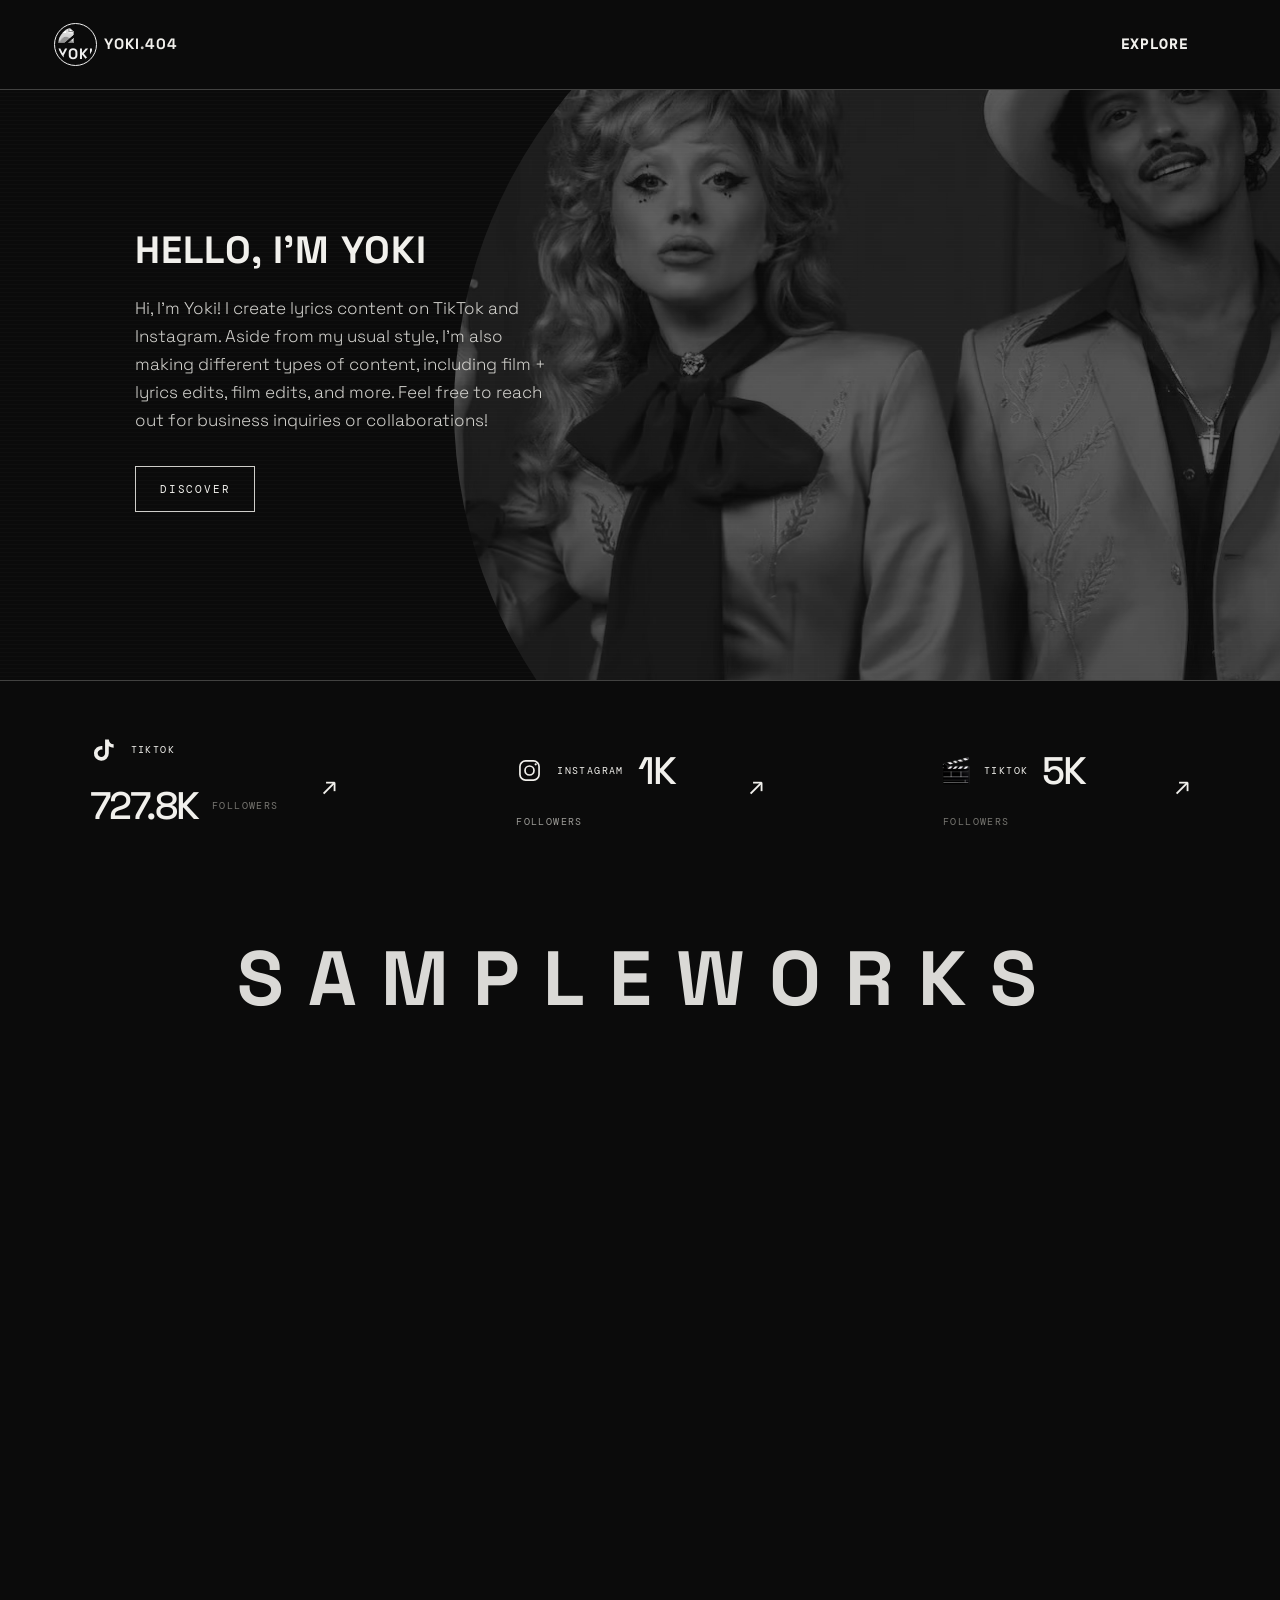
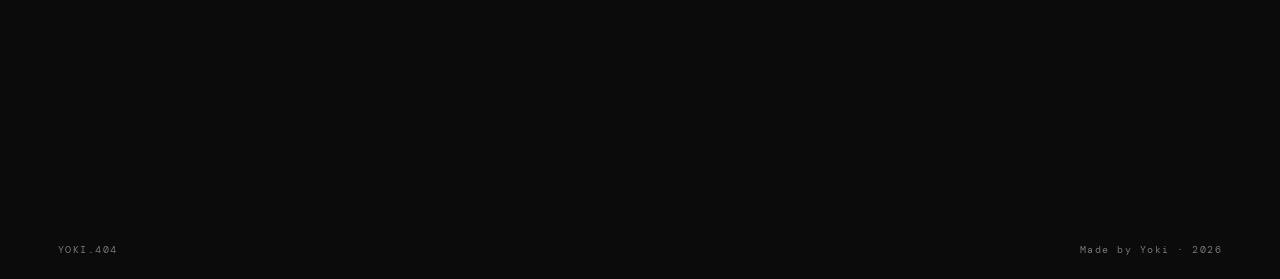
==== index.html @ 335acfa3 "uo" ====
<!DOCTYPE html>
<html lang="en">
<head>
	<meta charset="UTF-8">
	<meta name="viewport" content="width=device-width, initial-scale=1.0">
	<meta name="description" content="YOKI.404 — tutorials, flowers, and socials.">
	<meta name="google-adsense-account" content="ca-pub-8630860957345827">
	<title>yoki.404</title>
	<script async src="https://pagead2.googlesyndication.com/pagead/js/adsbygoogle.js?client=ca-pub-8630860957345827" crossorigin="anonymous"></script>
	<link rel="icon" href="assets/images/yokilogo.ico">
	<link rel="preconnect" href="https://fonts.googleapis.com">
	<link rel="preconnect" href="https://fonts.gstatic.com" crossorigin>
	<link href="https://fonts.googleapis.com/css2?family=DM+Mono:wght@400;500&family=Space+Grotesk:wght@400;500;600;700&display=swap" rel="stylesheet">
	<link href="https://cdn.jsdelivr.net/npm/bootstrap@5.3.3/dist/css/bootstrap.min.css" rel="stylesheet" integrity="sha384-QWTKZyjpPEjISv5WaRU9OFeRpok6YctnYmDr5pNlyT2bRjXh0JMhjY6hW+ALEwIH" crossorigin="anonymous">
	<link rel="stylesheet" href="assets/style.css">
</head>
<body>
	<div class="site-shell">
		<header class="site-header">
			<a class="brand" href="index.html" aria-label="YOKI.404 home">
				<img src="assets/images/yokiprof.webp" alt="YOKI.404 profile">
				<span>YOKI<span class="brand-dot">.</span>404</span>
			</a>

			<nav class="main-nav" aria-label="Main navigation">
				<details class="explore-menu">
					<summary>EXPLORE <img class="dropdown-icon" src="assets/icons/dropdown.svg" alt=""></summary>
					<div class="menu-panel">
						<details class="menu-group">
							<summary>EDITS RESOURCES <img class="menu-dropdown-icon" src="assets/icons/dropdown.svg" alt=""></summary>
							<a href="#tutorials">Tutorials <span class="tutorial-coming-soon">* Coming soon</span></a>
							<a href="flowers.html">Flowers</a>
						</details>
						<details class="menu-group">
							<summary>SOCIAL MEDIA <img class="menu-dropdown-icon" src="assets/icons/dropdown.svg" alt=""></summary>
							<a class="menu-social-link" href="https://www.tiktok.com/@yoki.404?_r=1&_t=ZS-99RSgUKLRsy" target="_blank" rel="noopener noreferrer"><span class="menu-social-icon tiktok-icon" aria-hidden="true"><svg viewBox="0 0 24 24"><path d="M16.7 3c.3 2.6 1.7 4.1 4.3 4.3v3.1a10.8 10.8 0 0 1-4.3-1.2v6.2a6.6 6.6 0 1 1-5.7-6.5v3.3a3.3 3.3 0 1 0 2.4 3.2V3h3.3Z"/></svg></span>TikTok</a>
							<a class="menu-social-link" href="https://www.instagram.com/yoki.404/" target="_blank" rel="noopener noreferrer"><span class="menu-social-icon instagram-icon" aria-hidden="true"><svg viewBox="0 0 24 24"><rect x="3.5" y="3.5" width="17" height="17" rx="5"/><circle cx="12" cy="12" r="4"/><circle class="icon-dot" cx="17.5" cy="6.5" r="1"/></svg></span>Instagram</a>
						</details>
						<details class="menu-group">
							<summary>CONTACT <img class="menu-dropdown-icon" src="assets/icons/dropdown.svg" alt=""></summary>
							<a class="menu-social-link" href="mailto:yuki.midlaner@gmail.com"><span class="menu-social-icon contact-icon" aria-hidden="true"><svg viewBox="0 0 24 24"><rect x="3" y="5" width="18" height="14" rx="1.5"/><path d="m4 7 8 6 8-6"/></svg></span><span class="email-address">yuki.midlaner@gmail.com</span></a>
						</details>
					</div>
				</details>
			</nav>
		</header>

		<main>
			<section class="hero" aria-label="About Yoki">
				<div class="hero-wash" aria-hidden="true"></div>
				<div class="hero-gallery" aria-hidden="true">
					<div class="hero-circle">
						<img class="hero-gallery-image is-active" src="assets/images/fadingImages/diewiththesmile.webp" alt="">
						<img class="hero-gallery-image" src="assets/images/fadingImages/petal.webp" alt="">
						<img class="hero-gallery-image" src="assets/images/fadingImages/littlemix.webp" alt="">
						<img class="hero-gallery-image" src="assets/images/fadingImages/lady%20gaga.webp" alt="">
						<img class="hero-gallery-image" src="assets/images/fadingImages/justin.webp" alt="">
						<img class="hero-gallery-image" src="assets/images/fadingImages/sabrina.webp" alt="">
						<img class="hero-gallery-image" src="assets/images/fadingImages/bts.webp" alt="">
						<img class="hero-gallery-image" src="assets/images/fadingImages/blackpink.webp" alt="">
						<img class="hero-gallery-image" src="assets/images/fadingImages/olivia.webp" alt="">
					</div>
				</div>
				<div class="hero-content hero-intro">
					<h2 class="intro-title">HELLO, I'M YOKI</h2>
					<p class="hero-copy">Hi, I’m Yoki! I create lyrics content on TikTok and Instagram. Aside from my usual style, I’m also making different types of content, including film + lyrics edits, film edits, and more. Feel free to reach out for business inquiries or collaborations!</p>
					<button class="discover-button" type="button">DISCOVER</button>
				</div>
			</section>

			<section class="community" id="community" aria-label="Social accounts">
				<a class="social-panel social-panel-light" href="https://www.tiktok.com/@yoki.404?_r=1&_t=ZS-99RSgUKLRsy" target="_blank" rel="noopener noreferrer">
					<span class="social-details">
						<span class="social-icon" aria-hidden="true"><svg viewBox="0 0 24 24"><path d="M16.7 3c.3 2.6 1.7 4.1 4.3 4.3v3.1a10.8 10.8 0 0 1-4.3-1.2v6.2a6.6 6.6 0 1 1-5.7-6.5v3.3a3.3 3.3 0 1 0 2.4 3.2V3h3.3Z"/></svg></span>
						<span class="social-name">TIKTOK</span>
						<strong>727.8K</strong>
						<span class="social-label">FOLLOWERS</span>
					</span>
					<span class="arrow" aria-hidden="true">↗</span>
				</a>
				<a class="social-panel social-panel-dark" href="https://www.instagram.com/yoki.404/" target="_blank" rel="noopener noreferrer">
					<span class="social-details">
						<span class="social-icon" aria-hidden="true"><svg viewBox="0 0 24 24"><rect x="3.5" y="3.5" width="17" height="17" rx="5"/><circle cx="12" cy="12" r="4"/><circle class="icon-dot" cx="17.5" cy="6.5" r="1"/></svg></span>
						<span class="social-name">INSTAGRAM</span>
						<strong>1K</strong>
						<span class="social-label">FOLLOWERS</span>
					</span>
					<span class="arrow" aria-hidden="true">↗</span>
				</a>
				<a class="social-panel social-panel-light" href="https://www.tiktok.com/@callme_jay.01" target="_blank" rel="noopener noreferrer">
					<span class="social-details">
						<span class="social-icon" aria-hidden="true"><img src="assets/icons/filmicon.webp" alt=""></span>
						<span class="social-name">TIKTOK</span>
						<strong>5K</strong>
						<span class="social-label">FOLLOWERS</span>
					</span>
					<span class="arrow" aria-hidden="true">↗</span>
				</a>
			</section>

			<section class="sample-works" aria-labelledby="sample-works-title">
				<div class="sample-works-heading">
					<h2 id="sample-works-title" class="sample-works-title" aria-label="Sample works">
						<span class="sample-works-row">
							<span>S</span>
							<span>A</span>
							<span>M</span>
							<span>P</span>
							<span>L</span>
							<span>E</span>
							<span>W</span>
							<span>O</span>
							<span>R</span>
							<span>K</span>
							<span>S</span>
						</span>
					</h2>
				</div>
				<div class="sample-works-viewport">
					<div class="sample-works-track">
						<article class="sample-work">
							<video src="assets/videos/callmejay/callmejay-2.mp4" preload="metadata" aria-label="Sample work 1"></video>
						</article>
						<article class="sample-work">
							<video src="assets/videos/callmejay/callmejay-3.mp4" preload="metadata" aria-label="Sample work 2"></video>
						</article>
						<article class="sample-work">
							<video src="assets/videos/callmejay/callmejay-4.mp4" preload="metadata" aria-label="Sample work 3"></video>
						</article>
						<article class="sample-work">
							<video src="assets/videos/callmejay/callmejay-5.mp4" preload="metadata" aria-label="Sample work 4"></video>
						</article>
						<article class="sample-work">
							<video src="assets/videos/callmejay/callmejay-6.mp4" preload="metadata" aria-label="Sample work 5"></video>
						</article>
						<article class="sample-work">
							<video src="assets/videos/callmejay/callmejay-2.mp4" preload="metadata" aria-label="Sample work 6"></video>
						</article>
						<article class="sample-work" aria-hidden="true">
							<video src="assets/videos/callmejay/callmejay-3.mp4" preload="metadata"></video>
						</article>
						<article class="sample-work" aria-hidden="true">
							<video src="assets/videos/callmejay/callmejay-4.mp4" preload="metadata"></video>
						</article>
						<article class="sample-work" aria-hidden="true">
							<video src="assets/videos/callmejay/callmejay-5.mp4" preload="metadata"></video>
						</article>
						<article class="sample-work" aria-hidden="true">
							<video src="assets/videos/callmejay/callmejay-6.mp4" preload="metadata"></video>
						</article>
						<article class="sample-work" aria-hidden="true">
							<video src="assets/videos/callmejay/callmejay-2.mp4" preload="metadata"></video>
						</article>
						<article class="sample-work" aria-hidden="true">
							<video src="assets/videos/callmejay/callmejay-3.mp4" preload="metadata"></video>
						</article>
					</div>
				</div>
			</section>

			<section class="sample-works sample-works-secondary" aria-label="Vidstyle videos">
				<div class="sample-works-viewport">
					<div class="sample-works-track">
						<article class="sample-work">
							<video src="assets/videos/vidstyle/dejavu.mp4" preload="metadata" aria-label="Vidstyle sample work 1" data-preview="true"></video>
						</article>
						<article class="sample-work">
							<video src="assets/videos/vidstyle/lastNight.mp4" preload="metadata" aria-label="Vidstyle sample work 2" data-preview="true"></video>
						</article>
						<article class="sample-work">
							<video src="assets/videos/vidstyle/noOne.mp4" preload="metadata" aria-label="Vidstyle sample work 3" data-preview="true"></video>
						</article>
						<article class="sample-work">
							<video src="assets/videos/vidstyle/nsync.mp4" preload="metadata" aria-label="Vidstyle sample work 4" data-preview="true"></video>
						</article>
						<article class="sample-work">
							<video src="assets/videos/vidstyle/paparazzi.mp4" preload="metadata" aria-label="Vidstyle sample work 5" data-preview="true"></video>
						</article>
						<article class="sample-work">
							<video src="assets/videos/vidstyle/playdate.mp4" preload="metadata" aria-label="Vidstyle sample work 6" data-preview="true"></video>
						</article>
						<article class="sample-work">
							<video src="assets/videos/vidstyle/pleasure.mp4" preload="metadata" aria-label="Vidstyle sample work 7" data-preview="true"></video>
						</article>
						<article class="sample-work">
							<video src="assets/videos/vidstyle/setfire.mp4" preload="metadata" aria-label="Vidstyle sample work 8" data-preview="true"></video>
						</article>
						<article class="sample-work">
							<video src="assets/videos/vidstyle/somewhere.mp4" preload="metadata" aria-label="Vidstyle sample work 9" data-preview="true"></video>
						</article>
						<article class="sample-work">
							<video src="assets/videos/vidstyle/theNight.mp4" preload="metadata" aria-label="Vidstyle sample work 10" data-preview="true"></video>
						</article>
						<article class="sample-work">
							<video src="assets/videos/vidstyle/thoseEyes.mp4" preload="metadata" aria-label="Vidstyle sample work 11" data-preview="true"></video>
						</article>
						<article class="sample-work">
							<video src="assets/videos/vidstyle/treat.mp4" preload="metadata" aria-label="Vidstyle sample work 12" data-preview="true"></video>
						</article>
						<article class="sample-work">
							<video src="assets/videos/vidstyle/walking.mp4" preload="metadata" aria-label="Vidstyle sample work 13" data-preview="true"></video>
						</article>
						<article class="sample-work" aria-hidden="true">
							<video src="assets/videos/vidstyle/dejavu.mp4" preload="metadata"></video>
						</article>
						<article class="sample-work" aria-hidden="true">
							<video src="assets/videos/vidstyle/lastNight.mp4" preload="metadata"></video>
						</article>
						<article class="sample-work" aria-hidden="true">
							<video src="assets/videos/vidstyle/noOne.mp4" preload="metadata"></video>
						</article>
						<article class="sample-work" aria-hidden="true">
							<video src="assets/videos/vidstyle/nsync.mp4" preload="metadata"></video>
						</article>
						<article class="sample-work" aria-hidden="true">
							<video src="assets/videos/vidstyle/paparazzi.mp4" preload="metadata"></video>
						</article>
						<article class="sample-work" aria-hidden="true">
							<video src="assets/videos/vidstyle/playdate.mp4" preload="metadata"></video>
						</article>
						<article class="sample-work" aria-hidden="true">
							<video src="assets/videos/vidstyle/pleasure.mp4" preload="metadata"></video>
						</article>
						<article class="sample-work" aria-hidden="true">
							<video src="assets/videos/vidstyle/setfire.mp4" preload="metadata"></video>
						</article>
						<article class="sample-work" aria-hidden="true">
							<video src="assets/videos/vidstyle/somewhere.mp4" preload="metadata"></video>
						</article>
						<article class="sample-work" aria-hidden="true">
							<video src="assets/videos/vidstyle/theNight.mp4" preload="metadata"></video>
						</article>
						<article class="sample-work" aria-hidden="true">
							<video src="assets/videos/vidstyle/thoseEyes.mp4" preload="metadata"></video>
						</article>
						<article class="sample-work" aria-hidden="true">
							<video src="assets/videos/vidstyle/treat.mp4" preload="metadata"></video>
						</article>
						<article class="sample-work" aria-hidden="true">
							<video src="assets/videos/vidstyle/walking.mp4" preload="metadata"></video>
						</article>
					</div>
				</div>
			</section>

			<section class="sample-works sample-works-secondary" aria-label="Yoki videos">
				<div class="sample-works-viewport">
					<div class="sample-works-track sample-works-track-reverse">
						<article class="sample-work">
							<video src="assets/videos/yoki/yoki-0.mp4" preload="metadata" aria-label="Yoki sample work 1"></video>
						</article>
						<article class="sample-work">
							<video src="assets/videos/yoki/yoki-1.mp4" preload="metadata" aria-label="Yoki sample work 2"></video>
						</article>
						<article class="sample-work">
							<video src="assets/videos/yoki/yoki-2.mp4" preload="metadata" aria-label="Yoki sample work 3"></video>
						</article>
						<article class="sample-work">
							<video src="assets/videos/yoki/yoki-3.mp4" preload="metadata" aria-label="Yoki sample work 4"></video>
						</article>
						<article class="sample-work">
							<video src="assets/videos/yoki/yoki-4.mp4" preload="metadata" aria-label="Yoki sample work 5"></video>
						</article>
						<article class="sample-work">
							<video src="assets/videos/yoki/yoki-5.mp4" preload="metadata" aria-label="Yoki sample work 6"></video>
						</article>
						<article class="sample-work" aria-hidden="true">
							<video src="assets/videos/yoki/yoki-0.mp4" preload="metadata"></video>
						</article>
						<article class="sample-work" aria-hidden="true">
							<video src="assets/videos/yoki/yoki-1.mp4" preload="metadata"></video>
						</article>
						<article class="sample-work" aria-hidden="true">
							<video src="assets/videos/yoki/yoki-2.mp4" preload="metadata"></video>
						</article>
						<article class="sample-work" aria-hidden="true">
							<video src="assets/videos/yoki/yoki-3.mp4" preload="metadata"></video>
						</article>
						<article class="sample-work" aria-hidden="true">
							<video src="assets/videos/yoki/yoki-4.mp4" preload="metadata"></video>
						</article>
						<article class="sample-work" aria-hidden="true">
							<video src="assets/videos/yoki/yoki-5.mp4" preload="metadata"></video>
						</article>
					</div>
				</div>
			</section>
		</main>

		<footer class="site-footer">
			<span>YOKI.404</span><span>Made by Yoki · 2026</span>
		</footer>
	</div>
		<script>
			const exploreMenu = document.querySelector('.explore-menu');
			const discoverButton = document.querySelector('.discover-button');
			const mainContent = document.querySelector('main');
			const sampleWorksSection = mainContent.querySelector('[aria-labelledby="sample-works-title"]');
			const sampleWorksHeading = sampleWorksSection.querySelector('.sample-works-heading');
			const vidstyleSection = mainContent.querySelector('[aria-label="Vidstyle videos"]');
			if (sampleWorksHeading && sampleWorksSection) mainContent.insertBefore(sampleWorksHeading, sampleWorksSection);
			if (sampleWorksSection && vidstyleSection) mainContent.insertBefore(vidstyleSection, sampleWorksSection);
			const sampleWorksTracks = document.querySelectorAll('.sample-works-track');
			const sampleWorkVideos = document.querySelectorAll('.sample-work video');
			const previewVideos = [...document.querySelectorAll('[data-preview="true"]')];
			const isLastMarqueeVideo = (video) => previewVideos.includes(video);
			const setVideoPreviewFrame = (video, seconds = 0.5) => {
				if (Number.isFinite(video.duration) && video.duration > seconds) {
					video.currentTime = seconds;
				}
			};
			const setDefaultPreviewFrame = (video) => {
				if (Number.isFinite(video.duration) && video.duration > 0) {
					video.currentTime = video.duration / 2;
				}
			};

			discoverButton.addEventListener('click', () => {
				exploreMenu.open = true;
				exploreMenu.querySelector('summary').focus();
			});

			document.addEventListener('click', (event) => {
				if (exploreMenu.open && !exploreMenu.contains(event.target) && event.target !== discoverButton) {
					exploreMenu.open = false;
				}
			});

			const galleryImages = document.querySelectorAll('.hero-gallery-image');
			let activeImage = 0;

			setInterval(() => {
				galleryImages[activeImage].classList.remove('is-active');
				activeImage = (activeImage + 1) % galleryImages.length;
				galleryImages[activeImage].classList.add('is-active');
			}, 4500);

			sampleWorkVideos.forEach((video) => {
				const sampleWork = video.closest('.sample-work');
				const playButton = document.createElement('button');
				playButton.className = 'sample-work-play';
				playButton.type = 'button';
				playButton.setAttribute('aria-label', 'Play sample work');
				playButton.innerHTML = '<img src="assets/icons/play-button.png" alt="">';
				sampleWork.appendChild(playButton);
				video.muted = true;
				if (isLastMarqueeVideo(video)) {
					video.addEventListener('loadedmetadata', () => setVideoPreviewFrame(video, 0.5));
				} else {
					video.addEventListener('loadedmetadata', () => setDefaultPreviewFrame(video));
				}
				sampleWork.addEventListener('mouseenter', () => {
					sampleWorksTracks.forEach((track) => track.classList.add('is-paused'));
					sampleWorkVideos.forEach((otherVideo) => {
						if (otherVideo !== video) {
							otherVideo.pause();
							if (isLastMarqueeVideo(otherVideo)) {
								setVideoPreviewFrame(otherVideo, 0.5);
							} else {
								setDefaultPreviewFrame(otherVideo);
							}
						}
					});
				});
				playButton.addEventListener('click', () => {
					sampleWorkVideos.forEach((otherVideo) => {
						if (otherVideo !== video) {
							otherVideo.pause();
							otherVideo.muted = true;
							if (isLastMarqueeVideo(otherVideo)) {
								setVideoPreviewFrame(otherVideo, 0.5);
							} else {
								setDefaultPreviewFrame(otherVideo);
							}
							otherVideo.closest('.sample-work').classList.remove('is-playing');
						}
					});
					video.muted = false;
					video.currentTime = 0;
					video.play();
					sampleWork.classList.add('is-playing');
					playButton.classList.add('is-playing');
				});
				sampleWork.addEventListener('mouseleave', () => {
					sampleWorksTracks.forEach((track) => track.classList.remove('is-paused'));
					video.pause();
					if (isLastMarqueeVideo(video)) {
						setVideoPreviewFrame(video, 0.5);
					} else {
						setDefaultPreviewFrame(video);
					}
					sampleWork.classList.remove('is-playing');
					playButton.classList.remove('is-playing');
				});
			});
			const spotifyPlayer = document.querySelector('.spotify-player');
			document.getElementById('spotify-close').addEventListener('click', () => {
				spotifyPlayer.classList.add('is-closed');
				document.getElementById('spotify-open').focus();
			});
			document.getElementById('spotify-open').addEventListener('click', () => {
				spotifyPlayer.classList.remove('is-closed');
				document.getElementById('spotify-close').focus();
			});

		</script>
</body>
</html>
---- assets/style.css ----
@font-face {
  font-family: "Montserrat Light";
  src: url("font/Montserrat-Light.otf") format("opentype");
  font-weight: 300;
  font-style: normal;
}

@font-face {
  font-family: "Montserrat Bold";
  src: url("font/Montserrat-Bold.ttf") format("truetype");
  font-weight: 700;
  font-style: normal;
}

:root {
  --ink: #0b0b0b;
  --paper: #f1f0ec;
  --muted: #9d9c98;
  --line: rgba(241, 240, 236, .24);
  --sans: "Space Grotesk", sans-serif;
  --mono: "DM Mono", monospace;
}

* { box-sizing: border-box; }

html { scroll-behavior: smooth; }

body {
  margin: 0;
  background: var(--ink);
  color: var(--paper);
  font-family: var(--sans);
}

a { color: inherit; text-decoration: none; }

.site-shell { min-height: 100vh; overflow: hidden; }

.site-header {
  align-items: center;
  background: var(--ink);
  border-bottom: 1px solid rgba(241, 240, 236, .24);
  display: flex;
  justify-content: space-between;
  left: 0;
  padding: 26px 4.5vw;
  position: absolute;
  right: 0;
  top: 0;
  z-index: 4;
}

.brand { align-items: center; display: flex; font-family: "Montserrat Bold", var(--sans); font-size: 15px; font-weight: 700; gap: 11px; letter-spacing: .07em; }
.brand img { border-radius: 50%; filter: grayscale(1); height: 35px; object-fit: cover; outline: 1px solid var(--paper); outline-offset: 3px; width: 35px; }
.brand-dot, h1 span { color: #c9c8c4; }
.main-nav { font-family: "Montserrat Bold", var(--mono); font-size: 14px; font-weight: 700; letter-spacing: .12em; }
.explore-menu { position: relative; }
.explore-menu summary { align-items: center; cursor: pointer; display: flex; gap: 12px; list-style: none; padding: 8px 0; }
.explore-menu summary::-webkit-details-marker { display: none; }
.dropdown-icon { filter: invert(1); height: 14px; object-fit: contain; transition: transform .25s ease; width: 22px; }
.explore-menu[open] .dropdown-icon { transform: rotate(180deg); }
.menu-panel { background: var(--paper); color: var(--ink); display: grid; gap: 14px; min-width: 240px; padding: 22px; position: absolute; right: 0; top: 40px; }
.menu-group { display: grid; gap: 9px; grid-template-columns: 1fr; }
.menu-group summary { align-items: center; cursor: pointer; display: flex; font-size: 12px; justify-content: space-between; letter-spacing: .15em; list-style: none; margin: 0 0 4px; }
.menu-group summary::-webkit-details-marker { display: none; }
.menu-dropdown-icon { height: 10px; opacity: .75; transform: rotate(-45deg); transition: transform .25s ease; width: 16px; }
.menu-group[open] .menu-dropdown-icon { transform: rotate(135deg); }
.menu-group a { display: block; font-family: "Montserrat Light", var(--sans); font-size: 14px; font-weight: 300; letter-spacing: 0; padding: 5px 7px; transition: background-color .2s ease, color .2s ease; }
.menu-group a:hover { background: rgba(11, 11, 11, .1); color: #55534f; }
.tutorial-coming-soon { font-size: 10px; font-style: italic; }
.menu-group a.menu-social-link { align-items: center; display: flex; gap: 9px; }
.menu-social-icon svg { display: block; height: 16px; width: 16px; }
.tiktok-icon svg { fill: currentColor; }
.instagram-icon svg { fill: none; stroke: currentColor; stroke-width: 1.5; }
.instagram-icon .icon-dot { fill: currentColor; stroke: none; }
.contact-icon svg { fill: none; stroke: currentColor; stroke-width: 1.5; }
.email-address { font-size: 12px; overflow-wrap: anywhere; }

.hero { align-items: center; display: flex; justify-content: center; min-height: 680px; overflow: hidden; position: relative; }
.hero-wash { background: var(--ink); inset: 0; position: absolute; z-index: 0; }
.hero-wash::after { background: repeating-linear-gradient(0deg, transparent 0, transparent 3px, rgba(255,255,255,.035) 4px); content: ""; inset: 0; position: absolute; }
.hero-gallery { inset: 0; pointer-events: none; position: absolute; z-index: 0; }
.hero-gallery::after { display: none; }
.hero-circle { border-radius: 50%; height: min(96vw, 980px); overflow: hidden; position: absolute; right: -12%; top: 60%; transform: translateY(-50%); width: min(96vw, 980px); }
.hero-gallery-image { filter: grayscale(1) brightness(.78); height: 100%; inset: 0; object-fit: cover; object-position: center 22%; opacity: 0; position: absolute; transform: scale(1.03); transition: opacity 1.4s ease, transform 6s ease; width: 100%; }
.hero-gallery-image.is-active { opacity: .58; transform: scale(1); }
.hero-content { align-items: center; display: flex; flex-direction: column; padding: 110px 20px 48px; position: relative; text-align: center; z-index: 1; }
.hero-intro { align-items: flex-start; margin-left: 9vw; margin-right: auto; max-width: 460px; text-align: left; }
.intro-title { font-family: "Montserrat Bold", var(--sans); font-size: clamp(24px, 3vw, 38px); font-weight: 700; letter-spacing: .02em; line-height: 1.1; margin: 0 0 22px; }
.eyebrow, .hero-index, .scroll-cue, .site-footer { font-family: var(--mono); font-size: 10px; letter-spacing: .15em; }
.eyebrow { color: #bab9b5; margin: 0 0 27px; }
.profile-frame { border: 1px solid rgba(241,240,236,.85); border-radius: 50%; padding: 8px; }
.profile-frame img { border-radius: 50%; display: block; filter: grayscale(1) contrast(1.15); height: clamp(190px, 26vw, 285px); object-fit: cover; width: clamp(190px, 26vw, 285px); }
h1 { font-family: "Montserrat Bold", var(--sans); font-size: clamp(52px, 10vw, 130px); font-weight: 700; letter-spacing: -.07em; line-height: .9; margin: 30px 0 20px; }
.hero-copy { color: #d1d0cc; font-family: "Montserrat Light", var(--sans); font-size: 17px; font-weight: 300; line-height: 1.65; margin: 0; }
.discover-button { background: transparent; border: 1px solid rgba(241,240,236,.85); color: var(--paper); cursor: pointer; font-family: var(--mono); font-size: 11px; letter-spacing: .16em; margin-top: 32px; padding: 14px 24px; transition: background-color .2s ease, color .2s ease; }
.discover-button:hover, .discover-button:focus-visible { background: var(--paper); color: var(--ink); outline: none; }
.scroll-cue { align-items: center; border-top: 1px solid var(--line); color: #bbb9b5; display: flex; gap: 24px; margin-top: 48px; padding-top: 15px; }
.scroll-cue b { color: var(--paper); font-size: 19px; font-weight: 400; }
.hero-index { bottom: 33px; color: #a6a5a0; position: absolute; right: 4.5vw; z-index: 1; }

.community { display: grid; grid-template-columns: repeat(3, 1fr); }
.social-panel { align-items: center; background: var(--ink); border-top: 1px solid var(--line); color: var(--paper); display: flex; justify-content: space-between; min-height: 210px; padding: 38px 7vw; position: relative; transition: background-color .2s ease, color .2s ease, padding .25s ease; }
.social-panel:hover { background: var(--paper); color: var(--ink); padding-left: calc(7vw + 9px); padding-right: calc(7vw - 9px); }
.social-details { align-items: center; display: flex; flex-wrap: wrap; gap: 14px; padding-right: 42px; }
.social-icon { display: block; }
.social-icon svg { fill: currentColor; height: 27px; stroke: none; width: 27px; }
.social-icon img { display: block; height: 52px; margin: -12.5px; object-fit: contain; width: 52px; }
.social-panel-dark .social-icon svg { fill: none; stroke: currentColor; stroke-width: 1.5; }
.social-panel-dark .social-icon .icon-dot { fill: currentColor; stroke: none; }
.social-name, .social-label { font-family: var(--mono); font-size: 10px; letter-spacing: .14em; }
.social-label { color: var(--muted); }
.social-panel-light .social-label { color: #777671; }
.social-panel:hover .social-label { color: var(--ink); }
.social-panel strong { font-size: clamp(25px, 3vw, 40px); font-weight: 500; letter-spacing: -.05em; }
.arrow { font-size: 25px; }
.sample-works { background: var(--ink); color: var(--paper); overflow: hidden; padding: 54px 4.5vw; }
.sample-works-secondary { padding-top: 18px; }
.sample-works-heading { background: var(--ink); color: var(--paper); margin-bottom: 0; padding: 54px 4.5vw 28px; }
.sample-works-title { margin: 0; width: 100%; }
.sample-works-row { align-items: center; display: flex; flex-wrap: nowrap; gap: clamp(.28em, 1.5vw, .56em); justify-content: center; width: 100%; }
.sample-works-row span { align-items: center; display: flex; font-family: "Montserrat Bold", var(--sans); font-size: clamp(26px, 6vw, 82px); font-weight: 700; justify-content: center; letter-spacing: .08em; line-height: .9; opacity: .9; transition: transform .25s ease, opacity .25s ease, letter-spacing .25s ease; white-space: nowrap; }
.sample-works-row span:hover { letter-spacing: .14em; opacity: 1; transform: translateY(-4px) scale(1.04); }
.sample-works-viewport { overflow: visible; }
.sample-works-track { animation: sample-works-marquee 36s linear infinite; display: flex; width: max-content; }
.sample-works-track-reverse { animation: sample-works-marquee-reverse 36s linear infinite; }
.sample-works-track.is-paused { animation-play-state: paused; }
.sample-work { flex: 0 0 clamp(190px, 25vw, 340px); min-width: 0; padding: 0 4px; position: relative; }
.sample-work video { aspect-ratio: 16 / 9; background: var(--ink); display: block; filter: grayscale(1); height: auto; object-fit: cover; transition: filter .35s ease; width: 100%; }
.sample-work:hover { position: relative; z-index: 2; }
.sample-work:hover video { box-shadow: 0 18px 34px rgba(11, 11, 11, .28); filter: grayscale(1) brightness(.72); }
.sample-work.is-playing video { filter: none; }
.sample-work-play { align-items: center; background: transparent; border: 0; color: var(--paper); cursor: pointer; display: flex; height: 48px; justify-content: center; left: 50%; opacity: 0; padding: 0; position: absolute; top: 50%; transform: translate(-50%, -50%); transition: opacity .2s ease, transform .2s ease; width: 48px; z-index: 3; }
.sample-work-play img { display: block; height: 48px; object-fit: contain; width: 48px; }
.sample-work:hover .sample-work-play { opacity: 1; }
.sample-work-play:hover, .sample-work-play:focus-visible { color: var(--paper); outline: none; transform: translate(-50%, -50%) scale(1.1); }
.sample-work:hover .sample-work-play.is-playing { opacity: 0; pointer-events: none; }
@keyframes sample-works-marquee { from { transform: translateX(0); } to { transform: translateX(-50%); } }
@keyframes sample-works-marquee-reverse { from { transform: translateX(-50%); } to { transform: translateX(0); } }
.site-footer { color: #777671; display: flex; justify-content: space-between; padding: 22px 4.5vw; }

@media (max-width: 620px) {
  .site-header { padding: 20px 6vw; }
  .hero { min-height: 620px; }
  .hero-gallery { inset: 0; }
  .hero-circle { height: min(145vw, 680px); right: -38%; top: 60%; width: min(145vw, 680px); }
  .hero-content { padding-top: 100px; }
  .hero-intro { align-items: center; margin: 0 auto; max-width: 480px; text-align: center; }
  .spotify-player { bottom: 18px; height: 352px; right: 6vw; width: calc(100% - 12vw); }
  .hero-index { bottom: 23px; right: 6vw; }
  .community { grid-template-columns: 1fr; }
  .social-panel { min-height: 150px; padding: 30px 8vw; }
  .social-panel:hover { padding-left: 8vw; padding-right: 8vw; }
  .arrow { right: 8vw; }
  .sample-works { padding: 40px 6vw; }
  .sample-works-heading h2 { font-size: 8vw; }
  .sample-work { padding: 0; }
  .site-footer { flex-wrap: wrap; gap: 12px; padding: 20px 6vw; }
  .site-footer span:last-child { width: 100%; }
}
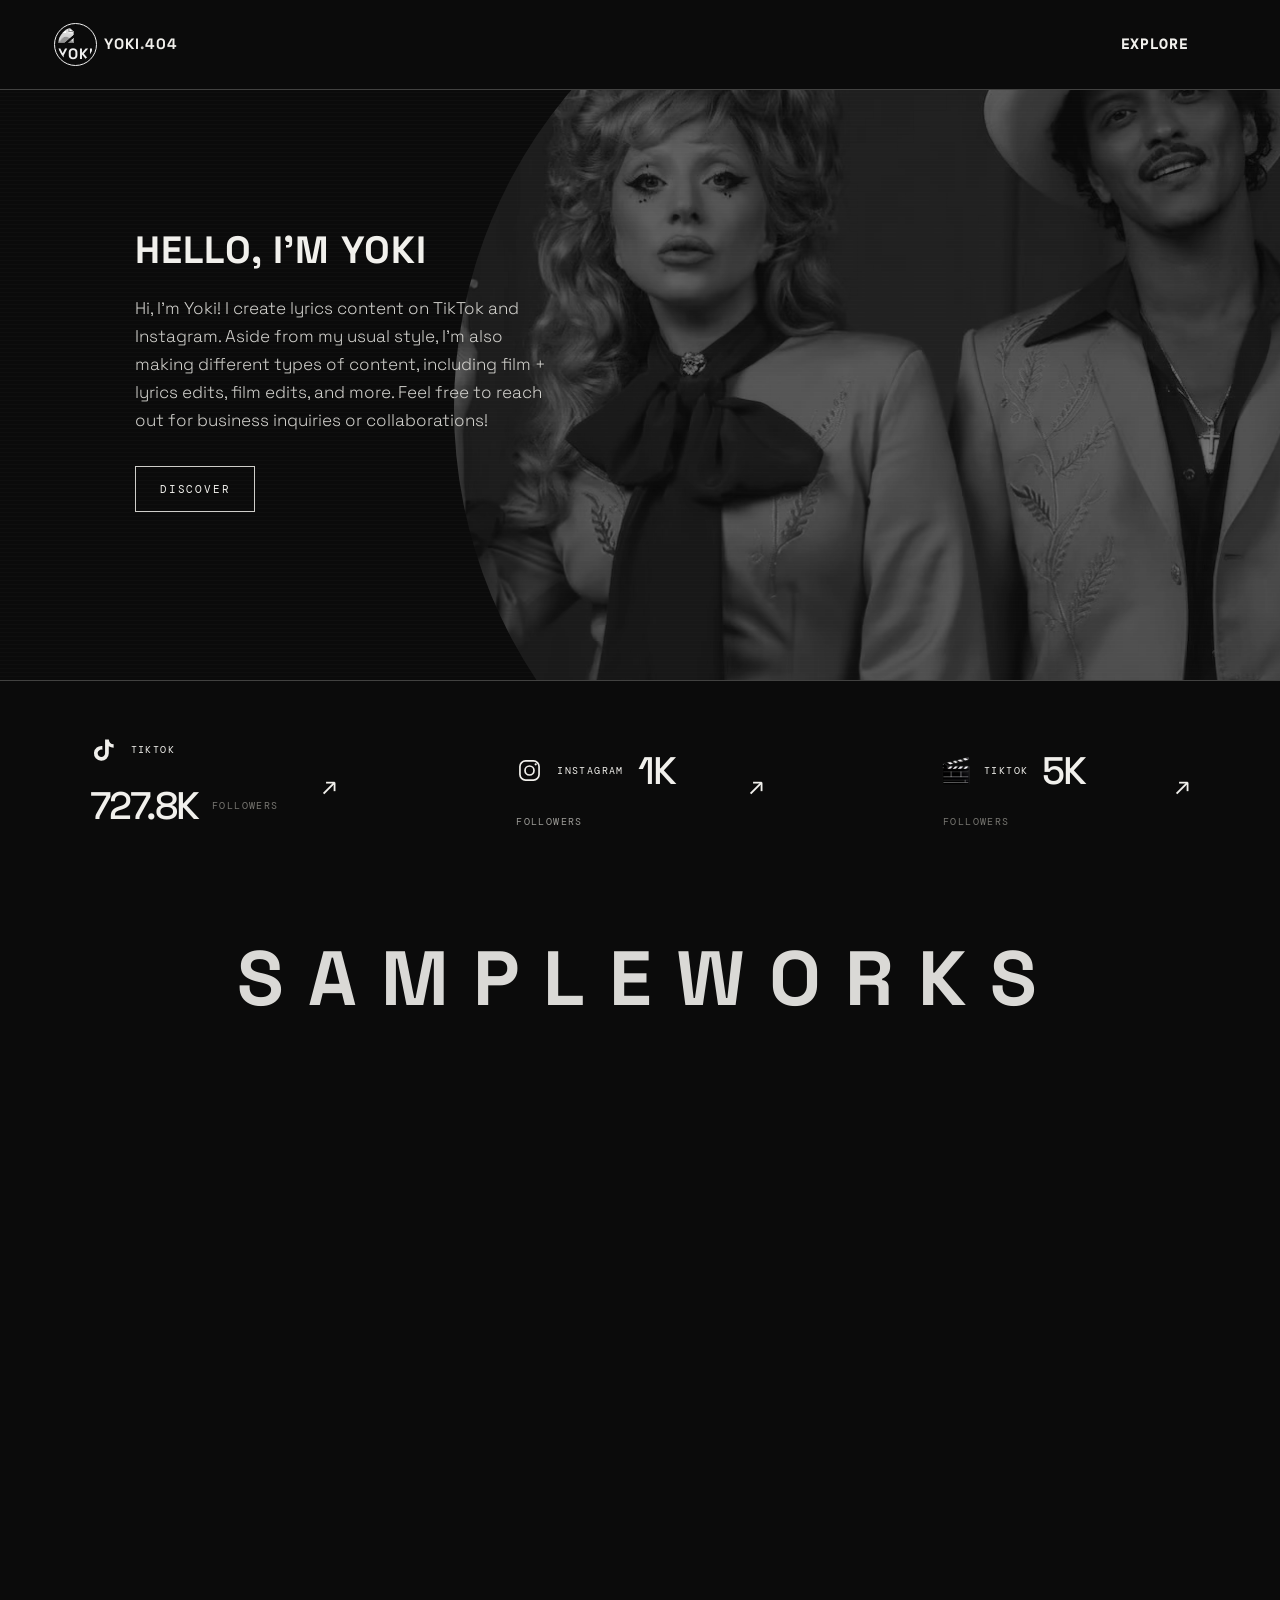
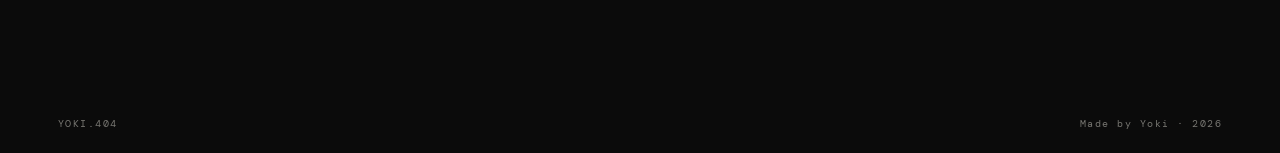
==== commit 30ca1724: "up" ====
--- a/index.html
+++ b/index.html
@@ -160,7 +160,7 @@
 
 			<section class="sample-works sample-works-secondary" aria-label="Vidstyle videos">
 				<div class="sample-works-viewport">
-					<div class="sample-works-track">
+					<div class="sample-works-track sample-works-track-reverse">
 						<article class="sample-work">
 							<video src="assets/videos/vidstyle/dejavu.mp4" preload="metadata" aria-label="Vidstyle sample work 1" data-preview="true"></video>
 						</article>
--- a/assets/style.css
+++ b/assets/style.css
@@ -114,7 +114,7 @@
 .social-panel:hover .social-label { color: var(--ink); }
 .social-panel strong { font-size: clamp(25px, 3vw, 40px); font-weight: 500; letter-spacing: -.05em; }
 .arrow { font-size: 25px; }
-.sample-works { background: var(--ink); color: var(--paper); overflow: hidden; padding: 54px 4.5vw; }
+.sample-works { background: var(--ink); color: var(--paper); overflow: hidden; padding: 54px 4.5vw 12px; }
 .sample-works-secondary { padding-top: 18px; }
 .sample-works-heading { background: var(--ink); color: var(--paper); margin-bottom: 0; padding: 54px 4.5vw 28px; }
 .sample-works-title { margin: 0; width: 100%; }
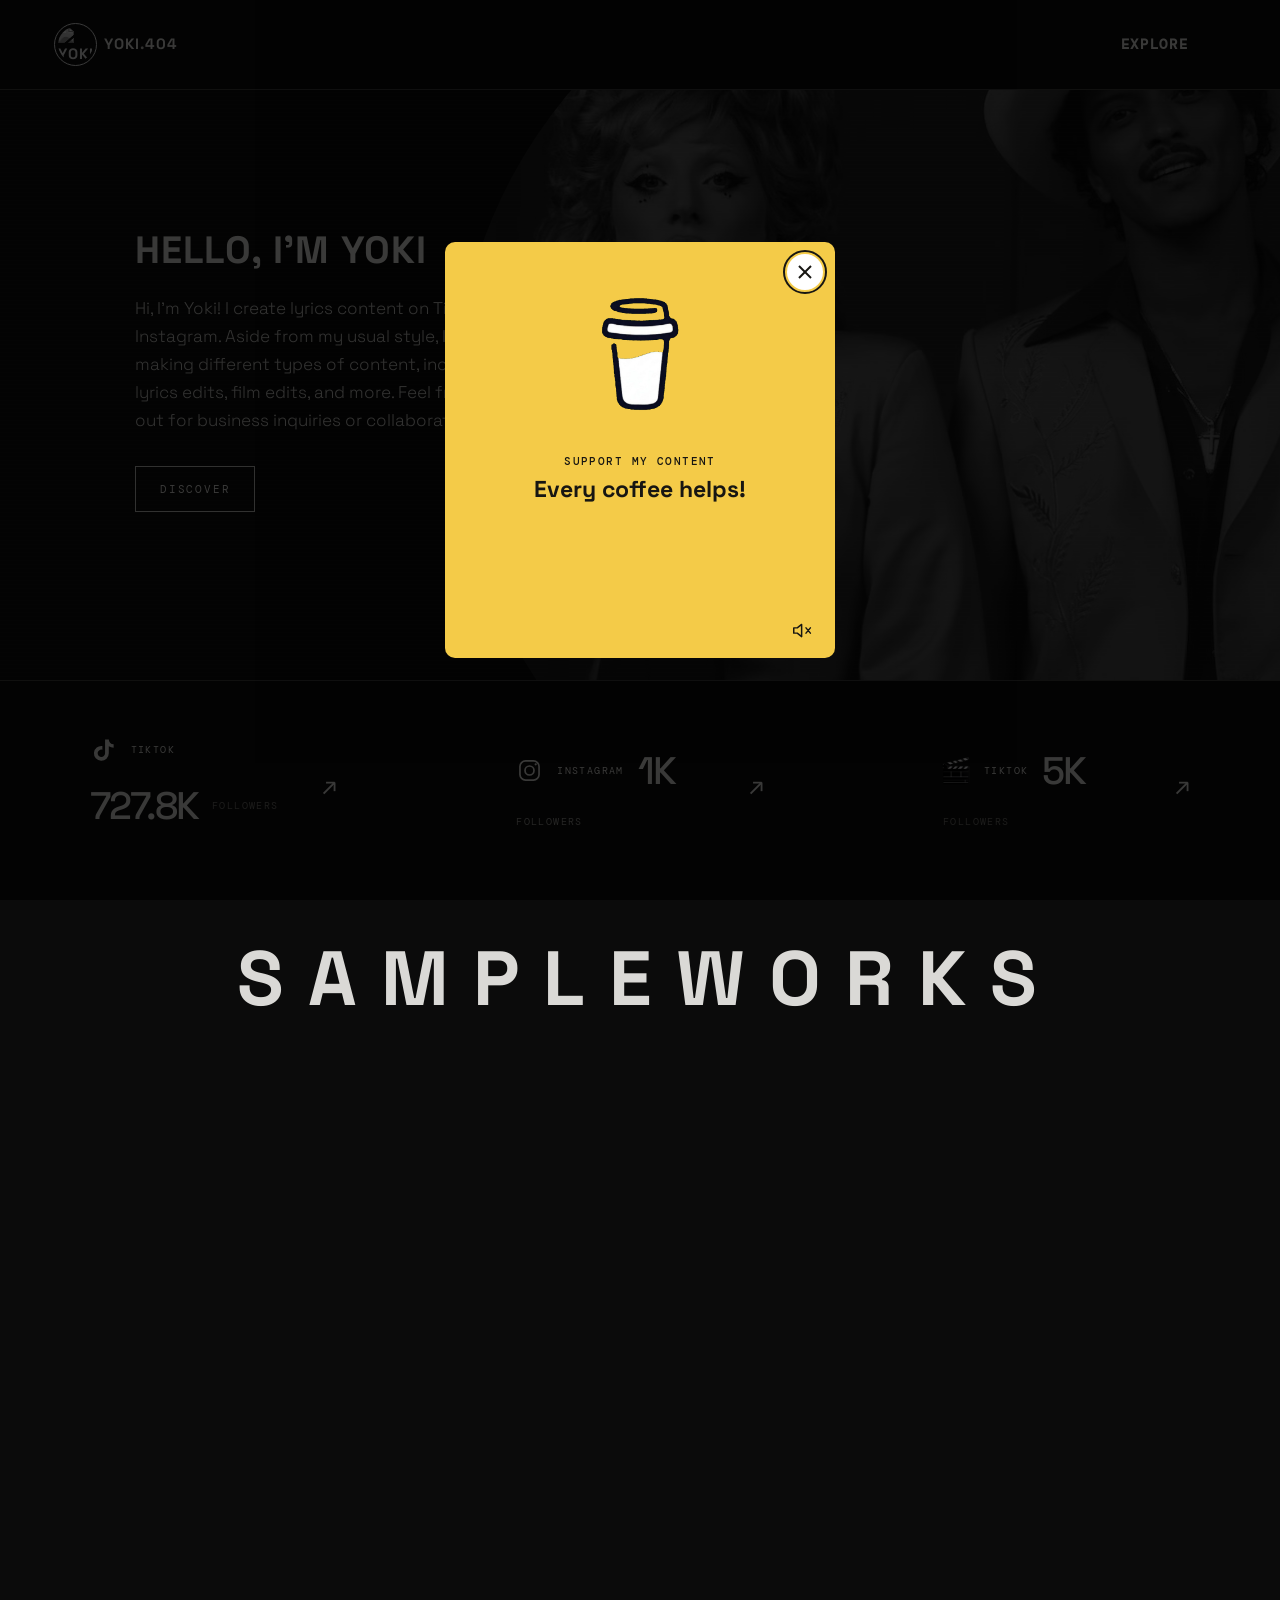
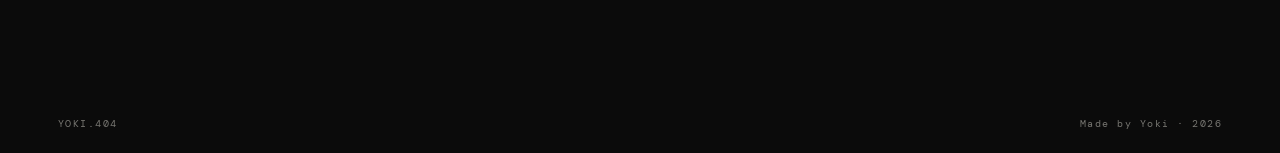
==== commit e9acc707: "cup" ====
--- a/index.html
+++ b/index.html
@@ -15,6 +15,27 @@
 	<link rel="stylesheet" href="assets/style.css">
 </head>
 <body>
+	<div class="support-card-overlay" id="support-card-overlay" hidden>
+		<section class="support-card" role="dialog" aria-modal="true" aria-label="Support Yoki">
+			<button class="support-card-close" type="button" aria-label="Close support card"><span aria-hidden="true"></span></button>
+			<a class="support-card-cup" href="https://buymeacoffee.com/yowky" target="_blank" rel="noopener noreferrer" aria-label="Buy Yoki a coffee">
+				<img src="assets/buymeacoffee/images/cup.png" alt="">
+			</a>
+			<p class="support-card-eyebrow">SUPPORT MY CONTENT</p>
+			<p class="support-card-copy">Every coffee helps!</p>
+			<div class="support-sticker-stage" aria-label="Animated stickers">
+				<video class="support-sticker is-active" src="assets/buymeacoffee/vid%20stickers/cat.mp4" playsinline preload="auto"></video>
+				<video class="support-sticker" src="assets/buymeacoffee/vid%20stickers/catbubble.mp4" playsinline preload="auto"></video>
+			</div>
+			<button class="support-sound-button" type="button" aria-label="Mute sound" title="Mute sound" aria-pressed="true">
+				<svg viewBox="0 0 24 24" aria-hidden="true" focusable="false">
+					<path d="M11 5 6 9H2v6h4l5 4z"></path>
+					<path class="support-sound-waves" d="M15.5 8.5a5 5 0 0 1 0 7M19 5a10 10 0 0 1 0 14"></path>
+					<path class="support-sound-muted" d="m16 9 5 6m0-6-5 6"></path>
+				</svg>
+			</button>
+		</section>
+	</div>
 	<div class="site-shell">
 		<header class="site-header">
 			<a class="brand" href="index.html" aria-label="YOKI.404 home">
@@ -393,15 +414,89 @@
 					playButton.classList.remove('is-playing');
 				});
 			});
+			const supportCardOverlay = document.getElementById('support-card-overlay');
+			const supportCardClose = supportCardOverlay.querySelector('.support-card-close');
+			const supportSoundButton = supportCardOverlay.querySelector('.support-sound-button');
+			const supportStickers = [...supportCardOverlay.querySelectorAll('.support-sticker')];
+			let supportAudioEnabled = true;
+
+			const updateSupportSoundButton = () => {
+				const label = supportAudioEnabled ? 'Mute sound' : 'Turn sound on';
+				supportSoundButton.classList.toggle('is-muted', !supportAudioEnabled);
+				supportSoundButton.setAttribute('aria-label', label);
+				supportSoundButton.title = label;
+				supportSoundButton.setAttribute('aria-pressed', String(supportAudioEnabled));
+			};
+			updateSupportSoundButton();
+
+			const playSupportSticker = (index) => {
+				supportStickers.forEach((video, videoIndex) => {
+					video.classList.toggle('is-active', videoIndex === index);
+					if (videoIndex !== index) video.pause();
+				});
+				const video = supportStickers[index];
+				video.currentTime = 0;
+				video.volume = 1;
+				video.muted = !supportAudioEnabled;
+				video.play().then(updateSupportSoundButton).catch(() => {
+					if (!supportAudioEnabled) return;
+					if (video.error || !video.paused) return;
+					supportAudioEnabled = false;
+					video.muted = true;
+					updateSupportSoundButton();
+					video.play().catch(() => {});
+				});
+			};
+
+			const closeSupportCard = () => {
+				supportCardOverlay.hidden = true;
+				document.body.classList.remove('support-card-visible');
+				supportStickers.forEach((video) => video.pause());
+			};
+
+			supportStickers.forEach((video, index) => {
+				video.addEventListener('ended', () => playSupportSticker((index + 1) % supportStickers.length));
+			});
+			supportSoundButton.addEventListener('click', () => {
+				supportAudioEnabled = !supportAudioEnabled;
+				const activeVideo = supportStickers.find((video) => video.classList.contains('is-active'));
+				if (activeVideo) {
+					activeVideo.muted = !supportAudioEnabled;
+					if (supportAudioEnabled) {
+						activeVideo.play().catch(() => {
+							if (activeVideo.error || !activeVideo.paused) return;
+							supportAudioEnabled = false;
+							activeVideo.muted = true;
+							updateSupportSoundButton();
+						});
+					}
+				}
+				updateSupportSoundButton();
+			});
+			supportCardClose.addEventListener('click', closeSupportCard);
+			supportCardOverlay.addEventListener('click', (event) => {
+				if (event.target === supportCardOverlay) closeSupportCard();
+			});
+			document.addEventListener('keydown', (event) => {
+				if (event.key === 'Escape' && !supportCardOverlay.hidden) closeSupportCard();
+			});
+
+			supportCardOverlay.hidden = false;
+			document.body.classList.add('support-card-visible');
+			supportCardClose.focus();
+			playSupportSticker(0);
+
 			const spotifyPlayer = document.querySelector('.spotify-player');
-			document.getElementById('spotify-close').addEventListener('click', () => {
-				spotifyPlayer.classList.add('is-closed');
-				document.getElementById('spotify-open').focus();
-			});
-			document.getElementById('spotify-open').addEventListener('click', () => {
-				spotifyPlayer.classList.remove('is-closed');
-				document.getElementById('spotify-close').focus();
-			});
+			if (spotifyPlayer) {
+				document.getElementById('spotify-close').addEventListener('click', () => {
+					spotifyPlayer.classList.add('is-closed');
+					document.getElementById('spotify-open').focus();
+				});
+				document.getElementById('spotify-open').addEventListener('click', () => {
+					spotifyPlayer.classList.remove('is-closed');
+					document.getElementById('spotify-close').focus();
+				});
+			}
 
 		</script>
 </body>
--- a/assets/style.css
+++ b/assets/style.css
@@ -139,6 +139,31 @@
 @keyframes sample-works-marquee-reverse { from { transform: translateX(-50%); } to { transform: translateX(0); } }
 .site-footer { color: #777671; display: flex; justify-content: space-between; padding: 22px 4.5vw; }
 
+.support-card-overlay { align-items: center; background: rgba(0, 0, 0, .76); display: flex; inset: 0; justify-content: center; padding: 16px; position: fixed; z-index: 20; }
+.support-card-overlay[hidden] { display: none; }
+.support-card-visible { overflow: hidden; }
+.support-card { align-items: center; background: #f4cb48; border: 0; border-radius: 10px; color: #171612; display: flex; flex-direction: column; gap: 7px; max-height: calc(100vh - 32px); overflow: auto; padding: 22px 24px 18px; position: relative; text-align: center; width: min(390px, calc(100vw - 32px)); }
+.support-card-cup { animation: support-cup-shake 2.8s ease-in-out infinite; display: block; height: 180px; margin: 0 auto 2px; transform-origin: 50% 75%; width: min(180px, 60vw); }
+.support-card-cup img { display: block; height: 100%; object-fit: contain; width: 100%; }
+.support-card-eyebrow { font-family: var(--mono); font-size: 11px; font-weight: 500; letter-spacing: .13em; margin: 0; }
+.support-card-copy { font-family: var(--sans); font-size: 23px; font-weight: 700; line-height: 1.1; margin: 0 0 5px; }
+.support-card-close { align-items: center; background: #171612; border: 0; border-radius: 50%; cursor: pointer; display: flex; height: 36px; justify-content: center; padding: 0; position: absolute; right: 12px; top: 12px; width: 36px; z-index: 2; }
+.support-card-close span::before, .support-card-close span::after { background: #f4cb48; content: ""; height: 2px; left: 50%; position: absolute; top: 50%; width: 17px; }
+.support-card-close span::before { transform: translate(-50%, -50%) rotate(45deg); }
+.support-card-close span::after { transform: translate(-50%, -50%) rotate(-45deg); }
+.support-card-close:hover, .support-card-close:focus-visible { background: #fff; outline: 2px solid #171612; outline-offset: 2px; }
+.support-card-close:hover span::before, .support-card-close:hover span::after, .support-card-close:focus-visible span::before, .support-card-close:focus-visible span::after { background: #171612; }
+.support-sticker-stage { align-items: center; background: transparent; border: 0; display: flex; height: 96px; justify-content: center; overflow: hidden; width: 100%; }
+.support-sticker { display: none; height: 100%; max-width: 100%; object-fit: contain; }
+.support-sticker.is-active { clip-path: inset(0 4px 0 0); display: block; transform: scale(1.1); }
+.support-sound-button { align-items: center; align-self: flex-end; background: transparent; border: 0; border-radius: 50%; color: #171612; cursor: pointer; display: flex; height: 34px; justify-content: center; margin: -3px -8px -8px 0; padding: 0; width: 34px; }
+.support-sound-button svg { fill: none; height: 21px; stroke: currentColor; stroke-linecap: round; stroke-linejoin: round; stroke-width: 1.7; width: 21px; }
+.support-sound-muted { display: none; }
+.support-sound-button.is-muted .support-sound-waves { display: none; }
+.support-sound-button.is-muted .support-sound-muted { display: block; }
+.support-sound-button:hover, .support-sound-button:focus-visible { background: rgba(23, 22, 18, .1); outline: 2px solid #171612; outline-offset: 2px; }
+@keyframes support-cup-shake { 0%, 72%, 100% { transform: rotate(0); } 76% { transform: rotate(-7deg); } 80% { transform: rotate(7deg); } 84% { transform: rotate(-5deg); } 88% { transform: rotate(4deg); } 92% { transform: rotate(0); } }
+
 @media (max-width: 620px) {
   .site-header { padding: 20px 6vw; }
   .hero { min-height: 620px; }
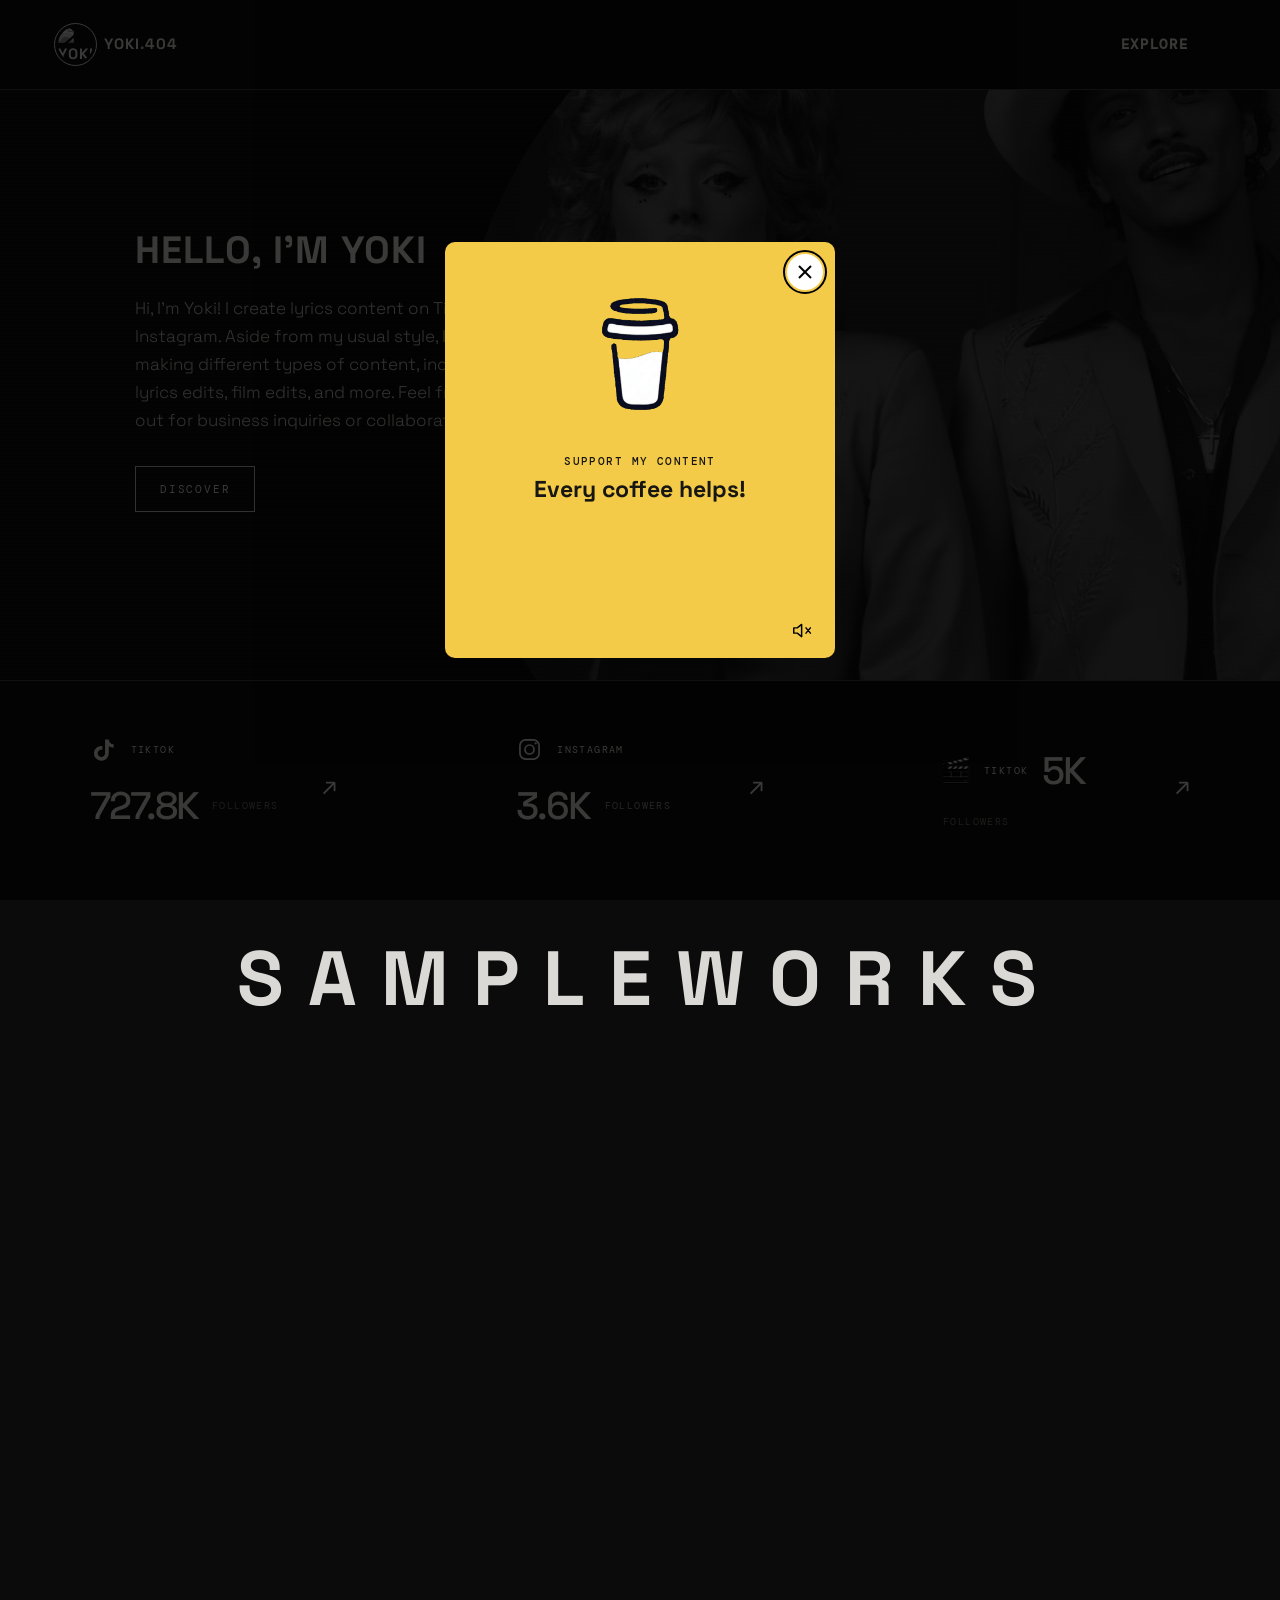
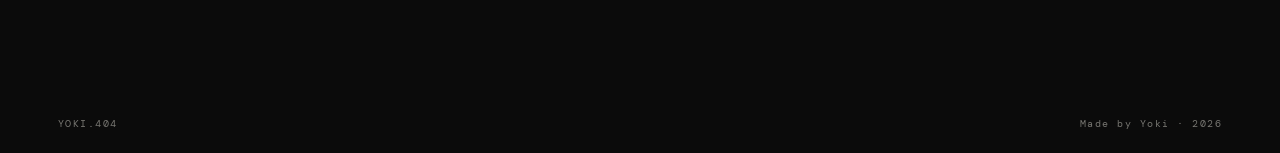
==== commit feed6a6d: "up" ====
--- a/index.html
+++ b/index.html
@@ -24,8 +24,7 @@
 			<p class="support-card-eyebrow">SUPPORT MY CONTENT</p>
 			<p class="support-card-copy">Every coffee helps!</p>
 			<div class="support-sticker-stage" aria-label="Animated stickers">
-				<video class="support-sticker is-active" src="assets/buymeacoffee/vid%20stickers/cat.mp4" playsinline preload="auto"></video>
-				<video class="support-sticker" src="assets/buymeacoffee/vid%20stickers/catbubble.mp4" playsinline preload="auto"></video>
+				<video class="support-sticker is-active" src="assets/buymeacoffee/vid%20stickers/catbubble.mp4" playsinline preload="auto"></video>
 			</div>
 			<button class="support-sound-button" type="button" aria-label="Mute sound" title="Mute sound" aria-pressed="true">
 				<svg viewBox="0 0 24 24" aria-hidden="true" focusable="false">
@@ -60,6 +59,10 @@
 						<details class="menu-group">
 							<summary>CONTACT <img class="menu-dropdown-icon" src="assets/icons/dropdown.svg" alt=""></summary>
 							<a class="menu-social-link" href="mailto:yuki.midlaner@gmail.com"><span class="menu-social-icon contact-icon" aria-hidden="true"><svg viewBox="0 0 24 24"><rect x="3" y="5" width="18" height="14" rx="1.5"/><path d="m4 7 8 6 8-6"/></svg></span><span class="email-address">yuki.midlaner@gmail.com</span></a>
+						</details>
+						<details class="menu-group">
+							<summary>BUY ME A COFFEE <img class="menu-dropdown-icon" src="assets/icons/dropdown.svg" alt=""></summary>
+							<a href="https://buymeacoffee.com/yowky" target="_blank" rel="noopener noreferrer">yowky coffee</a>
 						</details>
 					</div>
 				</details>
@@ -103,7 +106,7 @@
 					<span class="social-details">
 						<span class="social-icon" aria-hidden="true"><svg viewBox="0 0 24 24"><rect x="3.5" y="3.5" width="17" height="17" rx="5"/><circle cx="12" cy="12" r="4"/><circle class="icon-dot" cx="17.5" cy="6.5" r="1"/></svg></span>
 						<span class="social-name">INSTAGRAM</span>
-						<strong>1K</strong>
+						<strong>3.6K</strong>
 						<span class="social-label">FOLLOWERS</span>
 					</span>
 					<span class="arrow" aria-hidden="true">↗</span>
--- a/assets/style.css
+++ b/assets/style.css
@@ -147,21 +147,21 @@
 .support-card-cup img { display: block; height: 100%; object-fit: contain; width: 100%; }
 .support-card-eyebrow { font-family: var(--mono); font-size: 11px; font-weight: 500; letter-spacing: .13em; margin: 0; }
 .support-card-copy { font-family: var(--sans); font-size: 23px; font-weight: 700; line-height: 1.1; margin: 0 0 5px; }
-.support-card-close { align-items: center; background: #171612; border: 0; border-radius: 50%; cursor: pointer; display: flex; height: 36px; justify-content: center; padding: 0; position: absolute; right: 12px; top: 12px; width: 36px; z-index: 2; }
+.support-card-close { align-items: center; background: #000; border: 0; border-radius: 50%; cursor: pointer; display: flex; height: 36px; justify-content: center; padding: 0; position: absolute; right: 12px; top: 12px; width: 36px; z-index: 2; }
 .support-card-close span::before, .support-card-close span::after { background: #f4cb48; content: ""; height: 2px; left: 50%; position: absolute; top: 50%; width: 17px; }
 .support-card-close span::before { transform: translate(-50%, -50%) rotate(45deg); }
 .support-card-close span::after { transform: translate(-50%, -50%) rotate(-45deg); }
-.support-card-close:hover, .support-card-close:focus-visible { background: #fff; outline: 2px solid #171612; outline-offset: 2px; }
-.support-card-close:hover span::before, .support-card-close:hover span::after, .support-card-close:focus-visible span::before, .support-card-close:focus-visible span::after { background: #171612; }
+.support-card-close:hover, .support-card-close:focus-visible { background: #fff; outline: 2px solid #000; outline-offset: 2px; }
+.support-card-close:hover span::before, .support-card-close:hover span::after, .support-card-close:focus-visible span::before, .support-card-close:focus-visible span::after { background: #000; }
 .support-sticker-stage { align-items: center; background: transparent; border: 0; display: flex; height: 96px; justify-content: center; overflow: hidden; width: 100%; }
 .support-sticker { display: none; height: 100%; max-width: 100%; object-fit: contain; }
 .support-sticker.is-active { clip-path: inset(0 4px 0 0); display: block; transform: scale(1.1); }
-.support-sound-button { align-items: center; align-self: flex-end; background: transparent; border: 0; border-radius: 50%; color: #171612; cursor: pointer; display: flex; height: 34px; justify-content: center; margin: -3px -8px -8px 0; padding: 0; width: 34px; }
+.support-sound-button { align-items: center; align-self: flex-end; background: transparent; border: 0; border-radius: 50%; color: #000; cursor: pointer; display: flex; height: 34px; justify-content: center; margin: -3px -8px -8px 0; padding: 0; width: 34px; }
 .support-sound-button svg { fill: none; height: 21px; stroke: currentColor; stroke-linecap: round; stroke-linejoin: round; stroke-width: 1.7; width: 21px; }
 .support-sound-muted { display: none; }
 .support-sound-button.is-muted .support-sound-waves { display: none; }
 .support-sound-button.is-muted .support-sound-muted { display: block; }
-.support-sound-button:hover, .support-sound-button:focus-visible { background: rgba(23, 22, 18, .1); outline: 2px solid #171612; outline-offset: 2px; }
+.support-sound-button:hover, .support-sound-button:focus-visible { background: rgba(0, 0, 0, .1); outline: 2px solid #000; outline-offset: 2px; }
 @keyframes support-cup-shake { 0%, 72%, 100% { transform: rotate(0); } 76% { transform: rotate(-7deg); } 80% { transform: rotate(7deg); } 84% { transform: rotate(-5deg); } 88% { transform: rotate(4deg); } 92% { transform: rotate(0); } }
 
 @media (max-width: 620px) {
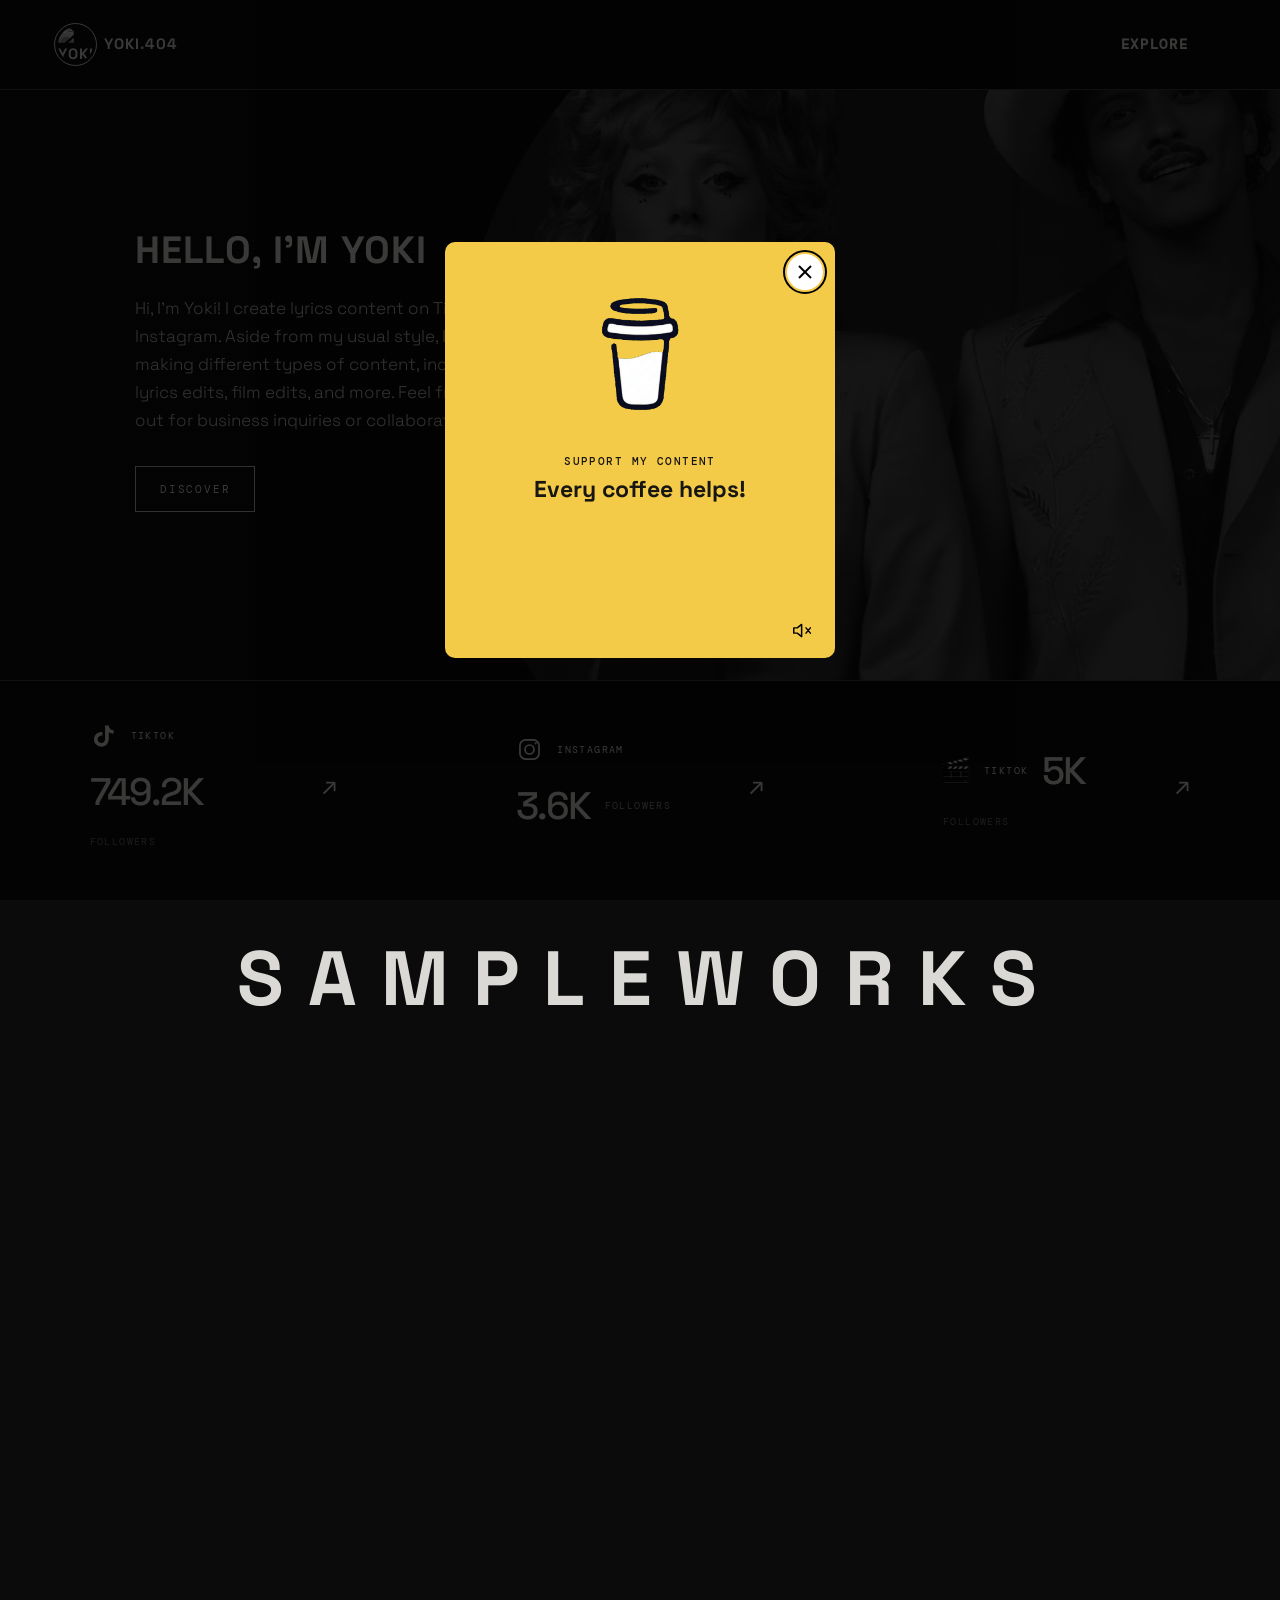
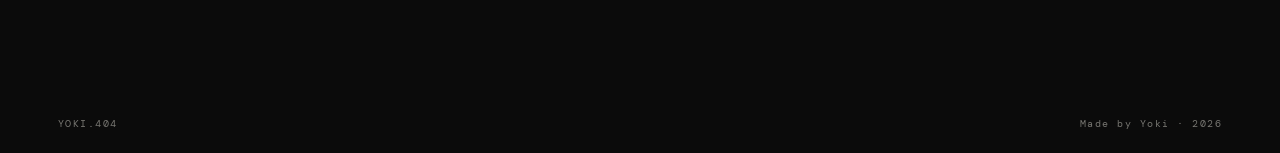
==== commit 7521fa09: "ffs" ====
--- a/index.html
+++ b/index.html
@@ -57,6 +57,11 @@
 							<a class="menu-social-link" href="https://www.instagram.com/yoki.404/" target="_blank" rel="noopener noreferrer"><span class="menu-social-icon instagram-icon" aria-hidden="true"><svg viewBox="0 0 24 24"><rect x="3.5" y="3.5" width="17" height="17" rx="5"/><circle cx="12" cy="12" r="4"/><circle class="icon-dot" cx="17.5" cy="6.5" r="1"/></svg></span>Instagram</a>
 						</details>
 						<details class="menu-group">
+							<summary>SPOTIFY PLAYLIST <img class="menu-dropdown-icon" src="assets/icons/dropdown.svg" alt=""></summary>
+							<a href="https://open.spotify.com/playlist/5B9SYe3YiSotv0ZUE8bV3Z?si=800aba5595754bfc" target="_blank" rel="noopener noreferrer">Sad Songs</a>
+							<a href="https://open.spotify.com/playlist/2xvG5lr24f6RpmNnRBoKCU?si=cb337f72ef77465f" target="_blank" rel="noopener noreferrer">Christmas Songs</a>
+						</details>
+						<details class="menu-group">
 							<summary>CONTACT <img class="menu-dropdown-icon" src="assets/icons/dropdown.svg" alt=""></summary>
 							<a class="menu-social-link" href="mailto:yuki.midlaner@gmail.com"><span class="menu-social-icon contact-icon" aria-hidden="true"><svg viewBox="0 0 24 24"><rect x="3" y="5" width="18" height="14" rx="1.5"/><path d="m4 7 8 6 8-6"/></svg></span><span class="email-address">yuki.midlaner@gmail.com</span></a>
 						</details>
@@ -97,7 +102,7 @@
 					<span class="social-details">
 						<span class="social-icon" aria-hidden="true"><svg viewBox="0 0 24 24"><path d="M16.7 3c.3 2.6 1.7 4.1 4.3 4.3v3.1a10.8 10.8 0 0 1-4.3-1.2v6.2a6.6 6.6 0 1 1-5.7-6.5v3.3a3.3 3.3 0 1 0 2.4 3.2V3h3.3Z"/></svg></span>
 						<span class="social-name">TIKTOK</span>
-						<strong>727.8K</strong>
+						<strong>749.2K</strong>
 						<span class="social-label">FOLLOWERS</span>
 					</span>
 					<span class="arrow" aria-hidden="true">↗</span>
